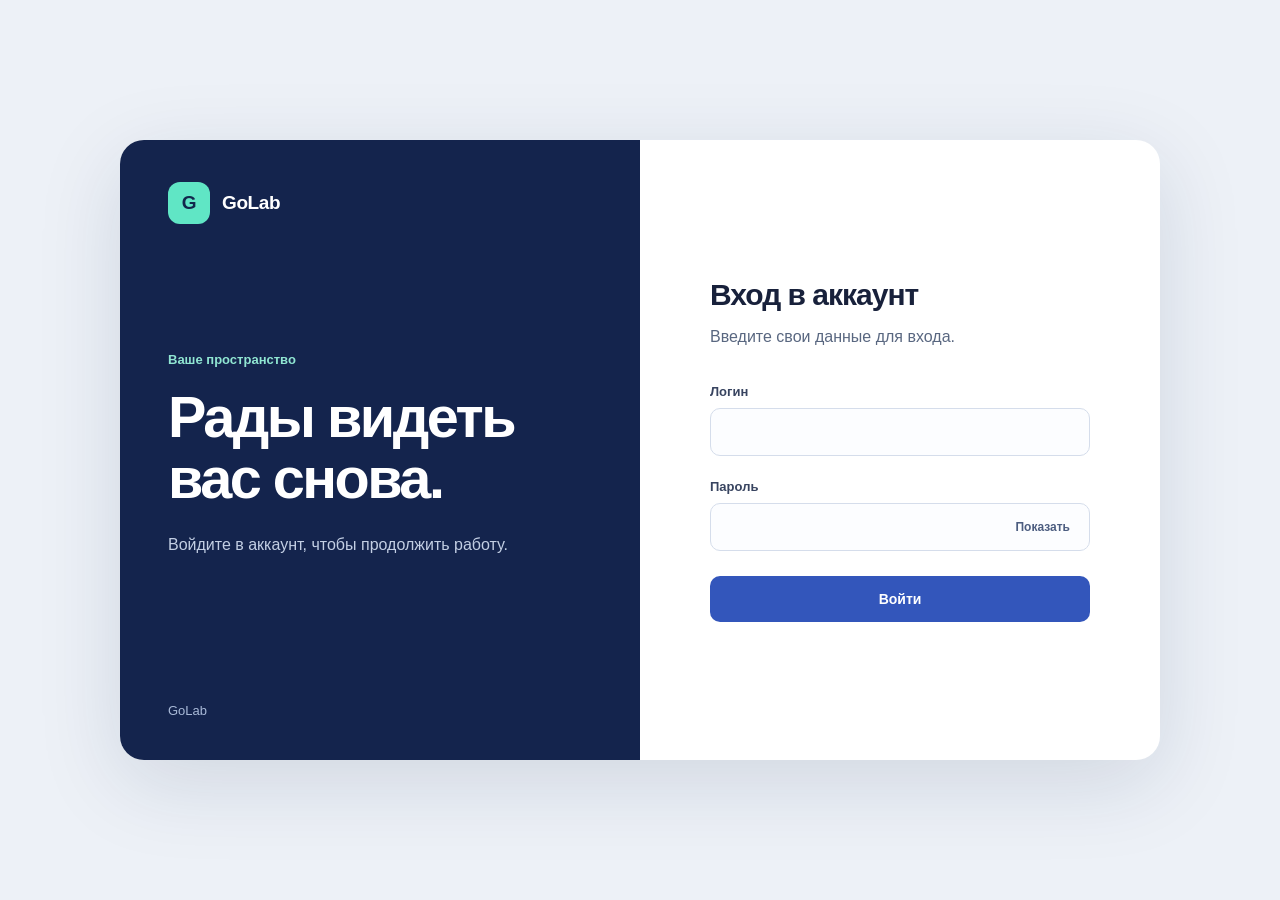
==== index.html @ 914e73ad "first" ====
<!DOCTYPE html>
<html lang="ru">
<head>
  <meta charset="UTF-8" />
  <meta name="viewport" content="width=device-width, initial-scale=1.0" />
  <meta name="theme-color" content="#101d3d" />
  <title>Вход — GoLab</title>
  <link rel="stylesheet" href="style.css" />
  <script src="app.js" defer></script>
</head>
<body class="auth-page">
  <main class="auth-shell">
    <section class="auth-intro">
      <a class="brand" href="index.html"><span class="logo-mark" aria-hidden="true">G</span> GoLab</a>
      <div class="intro-copy"><p class="intro-kicker">Ваше пространство</p><h1>Рады видеть вас снова.</h1><p>Войдите в аккаунт, чтобы продолжить работу.</p></div>
      <span class="intro-bottom">GoLab</span>
    </section>
    <section class="form-side" aria-labelledby="login-title">
      <div class="form-wrap">
        <h2 id="login-title">Вход в аккаунт</h2>
        <p class="subtitle">Введите свои данные для входа.</p>
        <form id="login-form">
          <label for="login">Логин</label>
          <input id="login" name="login" type="text" autocomplete="username" required maxlength="50" />
          <label for="password">Пароль</label>
          <div class="password-wrap"><input id="password" name="password" type="password" autocomplete="current-password" required maxlength="50" /><button type="button" id="toggle-password" class="toggle-pass" aria-label="Показать пароль">Показать</button></div>
          <div class="notice" id="notice" role="alert" hidden></div>
          <button id="submit" class="button primary" type="submit">Войти</button>
        </form>
      </div>
    </section>
  </main>
</body>
</html>
---- style.css ----
:root{font-family:Inter,ui-sans-serif,-apple-system,BlinkMacSystemFont,"Segoe UI",sans-serif;color:#18213b;background:#edf1f7;font-synthesis:none}*{box-sizing:border-box}body{margin:0}a{color:inherit;text-decoration:none}button,input{font:inherit}button{cursor:pointer}[hidden]{display:none!important}:focus-visible{outline:3px solid #6688e8;outline-offset:3px}.auth-page{min-height:100vh;display:grid;place-items:center;padding:30px}.auth-shell{display:grid;grid-template-columns:1fr 1fr;width:min(1040px,100%);min-height:620px;background:#fff;border-radius:24px;overflow:hidden;box-shadow:0 22px 85px rgba(18,36,75,.13)}.auth-intro{background:#14244d;color:#fff;padding:42px 48px;display:flex;flex-direction:column}.brand{display:inline-flex;align-items:center;gap:12px;font-size:19px;font-weight:750;letter-spacing:-.4px}.logo-mark{display:grid;place-items:center;width:42px;height:42px;border-radius:12px;background:#60e6c5;color:#12274c;font-weight:900}.intro-copy{margin:auto 0;max-width:380px}.intro-kicker,.page-kicker{font-size:13px;font-weight:700;color:#90e6d2;margin:0 0 20px}.intro-copy h1{font-size:clamp(42px,4.5vw,62px);letter-spacing:-2.5px;line-height:1.06;margin:0 0 22px}.intro-copy>p:last-child{font-size:16px;line-height:1.7;color:#c3cfe4}.intro-bottom{color:#a9bad8;font-size:13px}.form-side{display:grid;place-items:center;padding:50px}.form-wrap{max-width:380px;width:100%}h2{font-size:30px;letter-spacing:-1px;margin:0 0 12px}.subtitle,.page-description{color:#596780;line-height:1.6;margin:0 0 34px}form{display:flex;flex-direction:column}label{font-size:13px;font-weight:700;color:#384460;margin-bottom:9px}input{width:100%;border:1px solid #d5ddeb;border-radius:10px;color:#1e2b45;padding:14px 15px;background:#fcfdff}input:focus{border-color:#5675ce}#login{margin-bottom:23px}.password-wrap{position:relative}.password-wrap input{padding-right:95px}.toggle-pass{position:absolute;right:8px;top:50%;transform:translateY(-50%);background:none;border:0;color:#4c5d80;font-size:12px;font-weight:700;padding:12px}.button{border-radius:10px;padding:15px 18px;font-weight:700;font-size:14px;border:0;display:inline-flex;align-items:center;justify-content:center;gap:24px}.primary{background:#3356bb;color:white}.primary:hover{background:#2846a3}.button:active{transform:scale(.98)}.button:disabled{opacity:.65;cursor:wait}form .button{margin-top:25px;width:100%}.notice{font-size:13px;line-height:1.5;background:#fff2f1;color:#a72f2b;border:1px solid #ffd3cf;padding:11px 13px;border-radius:9px;margin-top:14px}.site-page{min-height:100vh;background:#f5f7fb}.site-header{background:#fff;border-bottom:1px solid #e4e9f1}.header-inner{max-width:1120px;min-height:82px;margin:auto;padding:0 32px;display:flex;align-items:center;gap:65px}.dark-brand{color:#18213b}.header-inner nav{display:flex;align-self:stretch;gap:30px}.header-inner nav a{display:flex;align-items:center;color:#64718b;font-size:14px;font-weight:600;border-bottom:2px solid transparent}.header-inner nav a[aria-current]{color:#2849a5;border-bottom-color:#3356bb}.logout{margin-left:auto;border:0;background:transparent;color:#56647e;font-size:14px;font-weight:700;padding:12px}.page-content{max-width:1120px;margin:0 auto;padding:90px 32px}.page-kicker{color:#526ba7;margin-bottom:15px}.page-content h1{font-size:clamp(34px,5vw,52px);letter-spacing:-2px;line-height:1.1;margin:0 0 15px;overflow-wrap:anywhere}.feature,.users-panel{background:#fff;border:1px solid #e4e9f1;border-radius:16px;padding:32px;max-width:760px}.feature{display:flex;align-items:center;justify-content:space-between;gap:24px;margin-top:56px}.feature h2{font-size:21px;letter-spacing:-.5px}.feature p,.users-panel p{color:#596780;line-height:1.6;margin:0}.feature-link{flex-shrink:0}.users-panel{margin-top:50px}.users-list{list-style:none;padding:0;margin:0}.users-list li{padding:17px 0;border-bottom:1px solid #edf0f5;overflow-wrap:anywhere}.users-list li:first-child{padding-top:0}.users-list li:last-child{border:0;padding-bottom:0}.secondary{margin-top:20px;background:#edf2ff;color:#2849a5}@media(max-width:700px){.auth-page{padding:0;display:block;background:white}.auth-shell{grid-template-columns:1fr;min-height:100vh;border-radius:0;box-shadow:none}.auth-intro{min-height:280px;padding:25px 24px}.intro-copy{margin:45px 0 25px}.intro-copy h1{font-size:40px;letter-spacing:-1.5px}.intro-bottom{display:none}.form-side{padding:45px 24px 60px;align-items:start}.header-inner{padding:16px 20px;gap:20px;flex-wrap:wrap}.header-inner nav{order:3;width:100%;gap:24px;height:42px}.header-inner nav a{font-size:13px}.page-content{padding:58px 20px}.feature{align-items:flex-start;flex-direction:column;margin-top:38px}.feature,.users-panel{padding:24px}.users-panel{margin-top:35px}}@media(prefers-reduced-motion:reduce){*,*::before,*::after{animation-duration:.01ms!important;transition-duration:.01ms!important}}
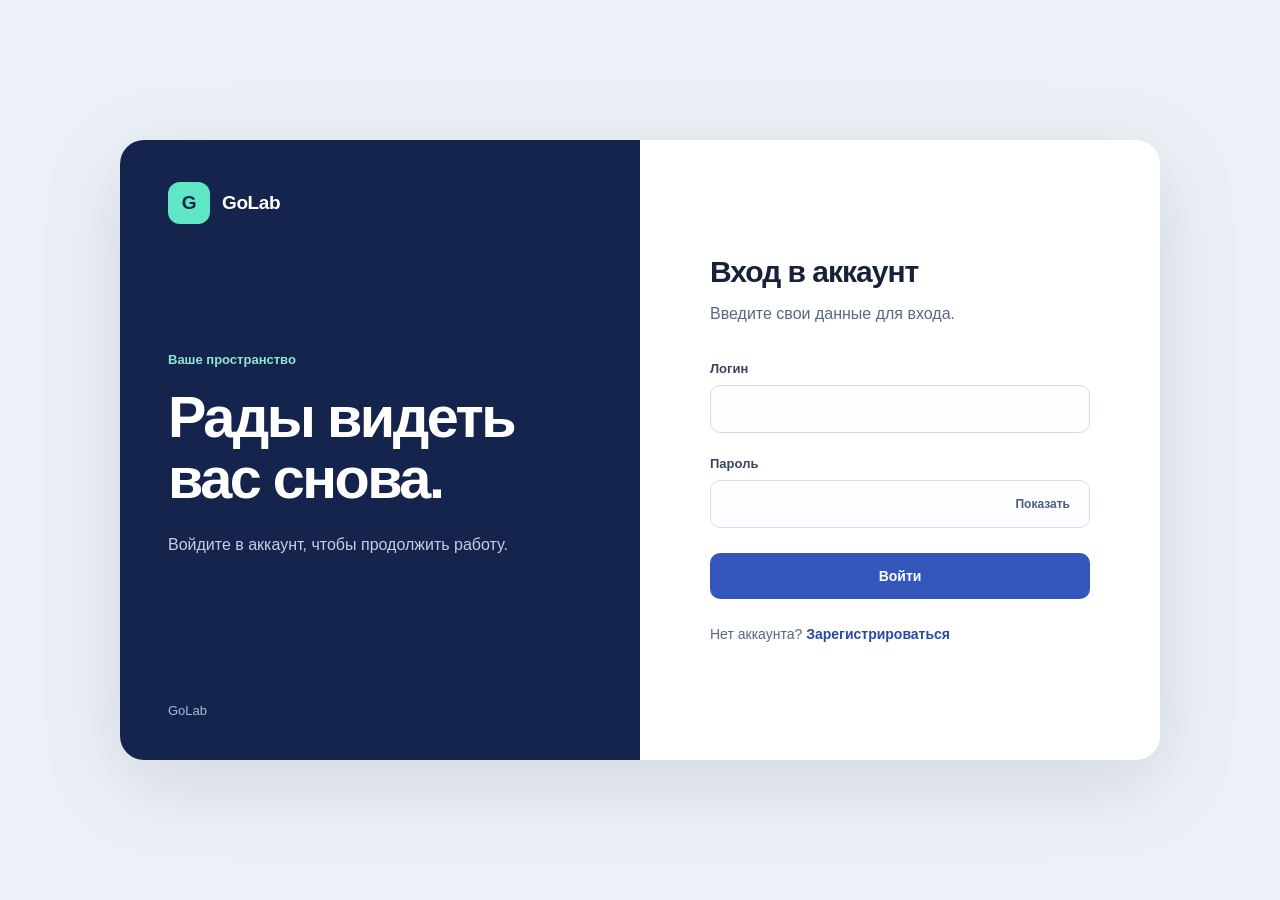
==== commit 5c2da982: "secand" ====
--- a/index.html
+++ b/index.html
@@ -27,6 +27,7 @@
           <div class="notice" id="notice" role="alert" hidden></div>
           <button id="submit" class="button primary" type="submit">Войти</button>
         </form>
+        <p class="auth-switch">Нет аккаунта? <a href="register.html">Зарегистрироваться</a></p>
       </div>
     </section>
   </main>
--- a/style.css
+++ b/style.css
@@ -1 +1,2 @@
 :root{font-family:Inter,ui-sans-serif,-apple-system,BlinkMacSystemFont,"Segoe UI",sans-serif;color:#18213b;background:#edf1f7;font-synthesis:none}*{box-sizing:border-box}body{margin:0}a{color:inherit;text-decoration:none}button,input{font:inherit}button{cursor:pointer}[hidden]{display:none!important}:focus-visible{outline:3px solid #6688e8;outline-offset:3px}.auth-page{min-height:100vh;display:grid;place-items:center;padding:30px}.auth-shell{display:grid;grid-template-columns:1fr 1fr;width:min(1040px,100%);min-height:620px;background:#fff;border-radius:24px;overflow:hidden;box-shadow:0 22px 85px rgba(18,36,75,.13)}.auth-intro{background:#14244d;color:#fff;padding:42px 48px;display:flex;flex-direction:column}.brand{display:inline-flex;align-items:center;gap:12px;font-size:19px;font-weight:750;letter-spacing:-.4px}.logo-mark{display:grid;place-items:center;width:42px;height:42px;border-radius:12px;background:#60e6c5;color:#12274c;font-weight:900}.intro-copy{margin:auto 0;max-width:380px}.intro-kicker,.page-kicker{font-size:13px;font-weight:700;color:#90e6d2;margin:0 0 20px}.intro-copy h1{font-size:clamp(42px,4.5vw,62px);letter-spacing:-2.5px;line-height:1.06;margin:0 0 22px}.intro-copy>p:last-child{font-size:16px;line-height:1.7;color:#c3cfe4}.intro-bottom{color:#a9bad8;font-size:13px}.form-side{display:grid;place-items:center;padding:50px}.form-wrap{max-width:380px;width:100%}h2{font-size:30px;letter-spacing:-1px;margin:0 0 12px}.subtitle,.page-description{color:#596780;line-height:1.6;margin:0 0 34px}form{display:flex;flex-direction:column}label{font-size:13px;font-weight:700;color:#384460;margin-bottom:9px}input{width:100%;border:1px solid #d5ddeb;border-radius:10px;color:#1e2b45;padding:14px 15px;background:#fcfdff}input:focus{border-color:#5675ce}#login{margin-bottom:23px}.password-wrap{position:relative}.password-wrap input{padding-right:95px}.toggle-pass{position:absolute;right:8px;top:50%;transform:translateY(-50%);background:none;border:0;color:#4c5d80;font-size:12px;font-weight:700;padding:12px}.button{border-radius:10px;padding:15px 18px;font-weight:700;font-size:14px;border:0;display:inline-flex;align-items:center;justify-content:center;gap:24px}.primary{background:#3356bb;color:white}.primary:hover{background:#2846a3}.button:active{transform:scale(.98)}.button:disabled{opacity:.65;cursor:wait}form .button{margin-top:25px;width:100%}.notice{font-size:13px;line-height:1.5;background:#fff2f1;color:#a72f2b;border:1px solid #ffd3cf;padding:11px 13px;border-radius:9px;margin-top:14px}.site-page{min-height:100vh;background:#f5f7fb}.site-header{background:#fff;border-bottom:1px solid #e4e9f1}.header-inner{max-width:1120px;min-height:82px;margin:auto;padding:0 32px;display:flex;align-items:center;gap:65px}.dark-brand{color:#18213b}.header-inner nav{display:flex;align-self:stretch;gap:30px}.header-inner nav a{display:flex;align-items:center;color:#64718b;font-size:14px;font-weight:600;border-bottom:2px solid transparent}.header-inner nav a[aria-current]{color:#2849a5;border-bottom-color:#3356bb}.logout{margin-left:auto;border:0;background:transparent;color:#56647e;font-size:14px;font-weight:700;padding:12px}.page-content{max-width:1120px;margin:0 auto;padding:90px 32px}.page-kicker{color:#526ba7;margin-bottom:15px}.page-content h1{font-size:clamp(34px,5vw,52px);letter-spacing:-2px;line-height:1.1;margin:0 0 15px;overflow-wrap:anywhere}.feature,.users-panel{background:#fff;border:1px solid #e4e9f1;border-radius:16px;padding:32px;max-width:760px}.feature{display:flex;align-items:center;justify-content:space-between;gap:24px;margin-top:56px}.feature h2{font-size:21px;letter-spacing:-.5px}.feature p,.users-panel p{color:#596780;line-height:1.6;margin:0}.feature-link{flex-shrink:0}.users-panel{margin-top:50px}.users-list{list-style:none;padding:0;margin:0}.users-list li{padding:17px 0;border-bottom:1px solid #edf0f5;overflow-wrap:anywhere}.users-list li:first-child{padding-top:0}.users-list li:last-child{border:0;padding-bottom:0}.secondary{margin-top:20px;background:#edf2ff;color:#2849a5}@media(max-width:700px){.auth-page{padding:0;display:block;background:white}.auth-shell{grid-template-columns:1fr;min-height:100vh;border-radius:0;box-shadow:none}.auth-intro{min-height:280px;padding:25px 24px}.intro-copy{margin:45px 0 25px}.intro-copy h1{font-size:40px;letter-spacing:-1.5px}.intro-bottom{display:none}.form-side{padding:45px 24px 60px;align-items:start}.header-inner{padding:16px 20px;gap:20px;flex-wrap:wrap}.header-inner nav{order:3;width:100%;gap:24px;height:42px}.header-inner nav a{font-size:13px}.page-content{padding:58px 20px}.feature{align-items:flex-start;flex-direction:column;margin-top:38px}.feature,.users-panel{padding:24px}.users-panel{margin-top:35px}}@media(prefers-reduced-motion:reduce){*,*::before,*::after{animation-duration:.01ms!important;transition-duration:.01ms!important}}
+.auth-switch{margin:25px 0 0;color:#596780;font-size:14px;line-height:1.5}.auth-switch a{color:#2849a5;font-weight:700}.auth-switch a:hover{text-decoration:underline}#register-success p{color:#345844;line-height:1.6;margin:0 0 20px}
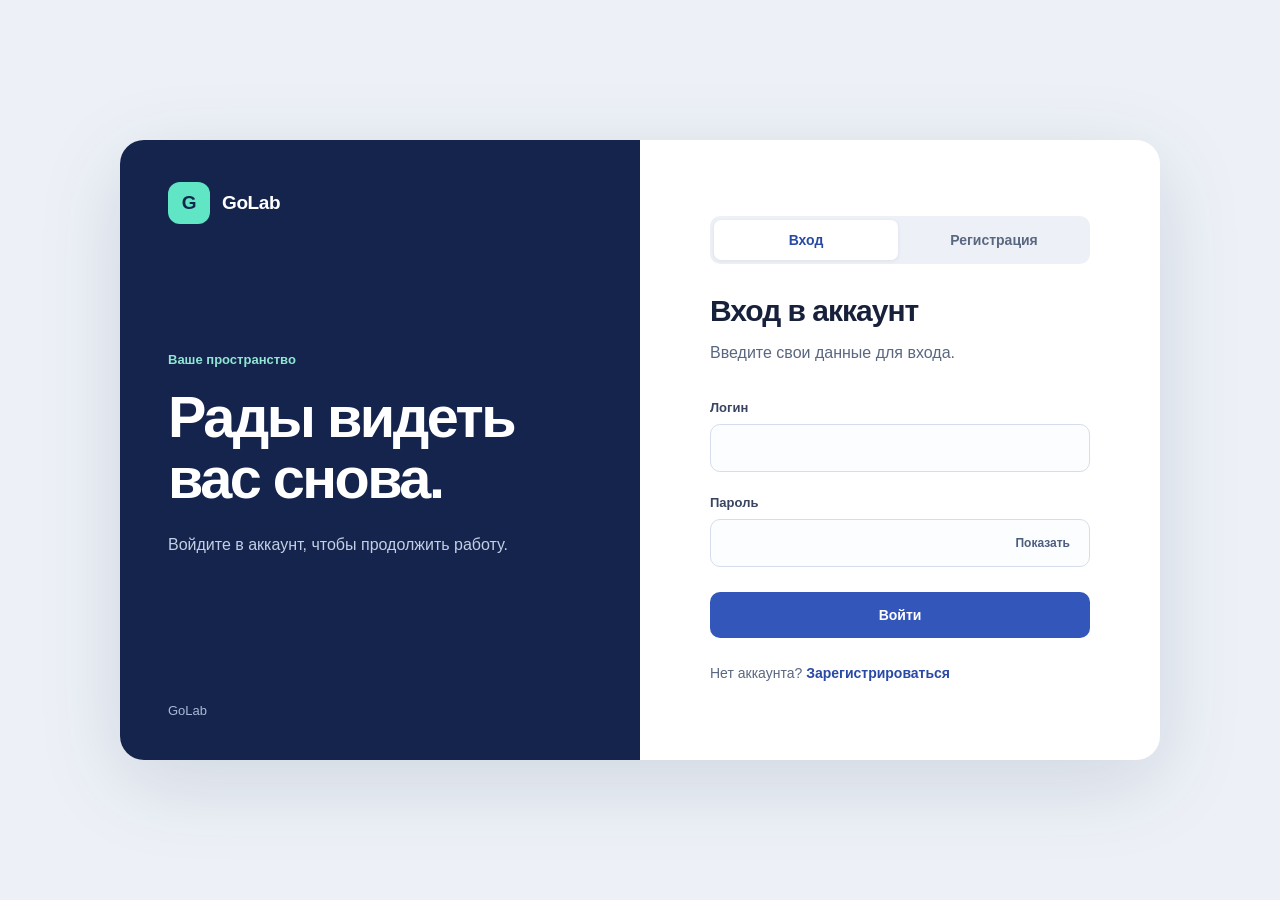
==== commit 9902a1da: "secand" ====
--- a/index.html
+++ b/index.html
@@ -16,7 +16,7 @@
       <span class="intro-bottom">GoLab</span>
     </section>
     <section class="form-side" aria-labelledby="login-title">
-      <div class="form-wrap">
+      <div class="form-wrap"><nav class="auth-tabs" aria-label="Аккаунт"><a href="index.html" aria-current="page">Вход</a><a href="register.html">Регистрация</a></nav>
         <h2 id="login-title">Вход в аккаунт</h2>
         <p class="subtitle">Введите свои данные для входа.</p>
         <form id="login-form">
--- a/style.css
+++ b/style.css
@@ -1,2 +1,3 @@
 :root{font-family:Inter,ui-sans-serif,-apple-system,BlinkMacSystemFont,"Segoe UI",sans-serif;color:#18213b;background:#edf1f7;font-synthesis:none}*{box-sizing:border-box}body{margin:0}a{color:inherit;text-decoration:none}button,input{font:inherit}button{cursor:pointer}[hidden]{display:none!important}:focus-visible{outline:3px solid #6688e8;outline-offset:3px}.auth-page{min-height:100vh;display:grid;place-items:center;padding:30px}.auth-shell{display:grid;grid-template-columns:1fr 1fr;width:min(1040px,100%);min-height:620px;background:#fff;border-radius:24px;overflow:hidden;box-shadow:0 22px 85px rgba(18,36,75,.13)}.auth-intro{background:#14244d;color:#fff;padding:42px 48px;display:flex;flex-direction:column}.brand{display:inline-flex;align-items:center;gap:12px;font-size:19px;font-weight:750;letter-spacing:-.4px}.logo-mark{display:grid;place-items:center;width:42px;height:42px;border-radius:12px;background:#60e6c5;color:#12274c;font-weight:900}.intro-copy{margin:auto 0;max-width:380px}.intro-kicker,.page-kicker{font-size:13px;font-weight:700;color:#90e6d2;margin:0 0 20px}.intro-copy h1{font-size:clamp(42px,4.5vw,62px);letter-spacing:-2.5px;line-height:1.06;margin:0 0 22px}.intro-copy>p:last-child{font-size:16px;line-height:1.7;color:#c3cfe4}.intro-bottom{color:#a9bad8;font-size:13px}.form-side{display:grid;place-items:center;padding:50px}.form-wrap{max-width:380px;width:100%}h2{font-size:30px;letter-spacing:-1px;margin:0 0 12px}.subtitle,.page-description{color:#596780;line-height:1.6;margin:0 0 34px}form{display:flex;flex-direction:column}label{font-size:13px;font-weight:700;color:#384460;margin-bottom:9px}input{width:100%;border:1px solid #d5ddeb;border-radius:10px;color:#1e2b45;padding:14px 15px;background:#fcfdff}input:focus{border-color:#5675ce}#login{margin-bottom:23px}.password-wrap{position:relative}.password-wrap input{padding-right:95px}.toggle-pass{position:absolute;right:8px;top:50%;transform:translateY(-50%);background:none;border:0;color:#4c5d80;font-size:12px;font-weight:700;padding:12px}.button{border-radius:10px;padding:15px 18px;font-weight:700;font-size:14px;border:0;display:inline-flex;align-items:center;justify-content:center;gap:24px}.primary{background:#3356bb;color:white}.primary:hover{background:#2846a3}.button:active{transform:scale(.98)}.button:disabled{opacity:.65;cursor:wait}form .button{margin-top:25px;width:100%}.notice{font-size:13px;line-height:1.5;background:#fff2f1;color:#a72f2b;border:1px solid #ffd3cf;padding:11px 13px;border-radius:9px;margin-top:14px}.site-page{min-height:100vh;background:#f5f7fb}.site-header{background:#fff;border-bottom:1px solid #e4e9f1}.header-inner{max-width:1120px;min-height:82px;margin:auto;padding:0 32px;display:flex;align-items:center;gap:65px}.dark-brand{color:#18213b}.header-inner nav{display:flex;align-self:stretch;gap:30px}.header-inner nav a{display:flex;align-items:center;color:#64718b;font-size:14px;font-weight:600;border-bottom:2px solid transparent}.header-inner nav a[aria-current]{color:#2849a5;border-bottom-color:#3356bb}.logout{margin-left:auto;border:0;background:transparent;color:#56647e;font-size:14px;font-weight:700;padding:12px}.page-content{max-width:1120px;margin:0 auto;padding:90px 32px}.page-kicker{color:#526ba7;margin-bottom:15px}.page-content h1{font-size:clamp(34px,5vw,52px);letter-spacing:-2px;line-height:1.1;margin:0 0 15px;overflow-wrap:anywhere}.feature,.users-panel{background:#fff;border:1px solid #e4e9f1;border-radius:16px;padding:32px;max-width:760px}.feature{display:flex;align-items:center;justify-content:space-between;gap:24px;margin-top:56px}.feature h2{font-size:21px;letter-spacing:-.5px}.feature p,.users-panel p{color:#596780;line-height:1.6;margin:0}.feature-link{flex-shrink:0}.users-panel{margin-top:50px}.users-list{list-style:none;padding:0;margin:0}.users-list li{padding:17px 0;border-bottom:1px solid #edf0f5;overflow-wrap:anywhere}.users-list li:first-child{padding-top:0}.users-list li:last-child{border:0;padding-bottom:0}.secondary{margin-top:20px;background:#edf2ff;color:#2849a5}@media(max-width:700px){.auth-page{padding:0;display:block;background:white}.auth-shell{grid-template-columns:1fr;min-height:100vh;border-radius:0;box-shadow:none}.auth-intro{min-height:280px;padding:25px 24px}.intro-copy{margin:45px 0 25px}.intro-copy h1{font-size:40px;letter-spacing:-1.5px}.intro-bottom{display:none}.form-side{padding:45px 24px 60px;align-items:start}.header-inner{padding:16px 20px;gap:20px;flex-wrap:wrap}.header-inner nav{order:3;width:100%;gap:24px;height:42px}.header-inner nav a{font-size:13px}.page-content{padding:58px 20px}.feature{align-items:flex-start;flex-direction:column;margin-top:38px}.feature,.users-panel{padding:24px}.users-panel{margin-top:35px}}@media(prefers-reduced-motion:reduce){*,*::before,*::after{animation-duration:.01ms!important;transition-duration:.01ms!important}}
 .auth-switch{margin:25px 0 0;color:#596780;font-size:14px;line-height:1.5}.auth-switch a{color:#2849a5;font-weight:700}.auth-switch a:hover{text-decoration:underline}#register-success p{color:#345844;line-height:1.6;margin:0 0 20px}
+.auth-tabs{display:flex;gap:4px;padding:4px;background:#edf1f7;border-radius:10px;margin-bottom:30px}.auth-tabs a{flex:1;text-align:center;padding:12px 8px;font-size:14px;font-weight:700;color:#596780;border-radius:7px}.auth-tabs a[aria-current]{background:#fff;color:#2849a5;box-shadow:0 1px 4px #00000012}.auth-tabs a:hover{color:#18213b}
